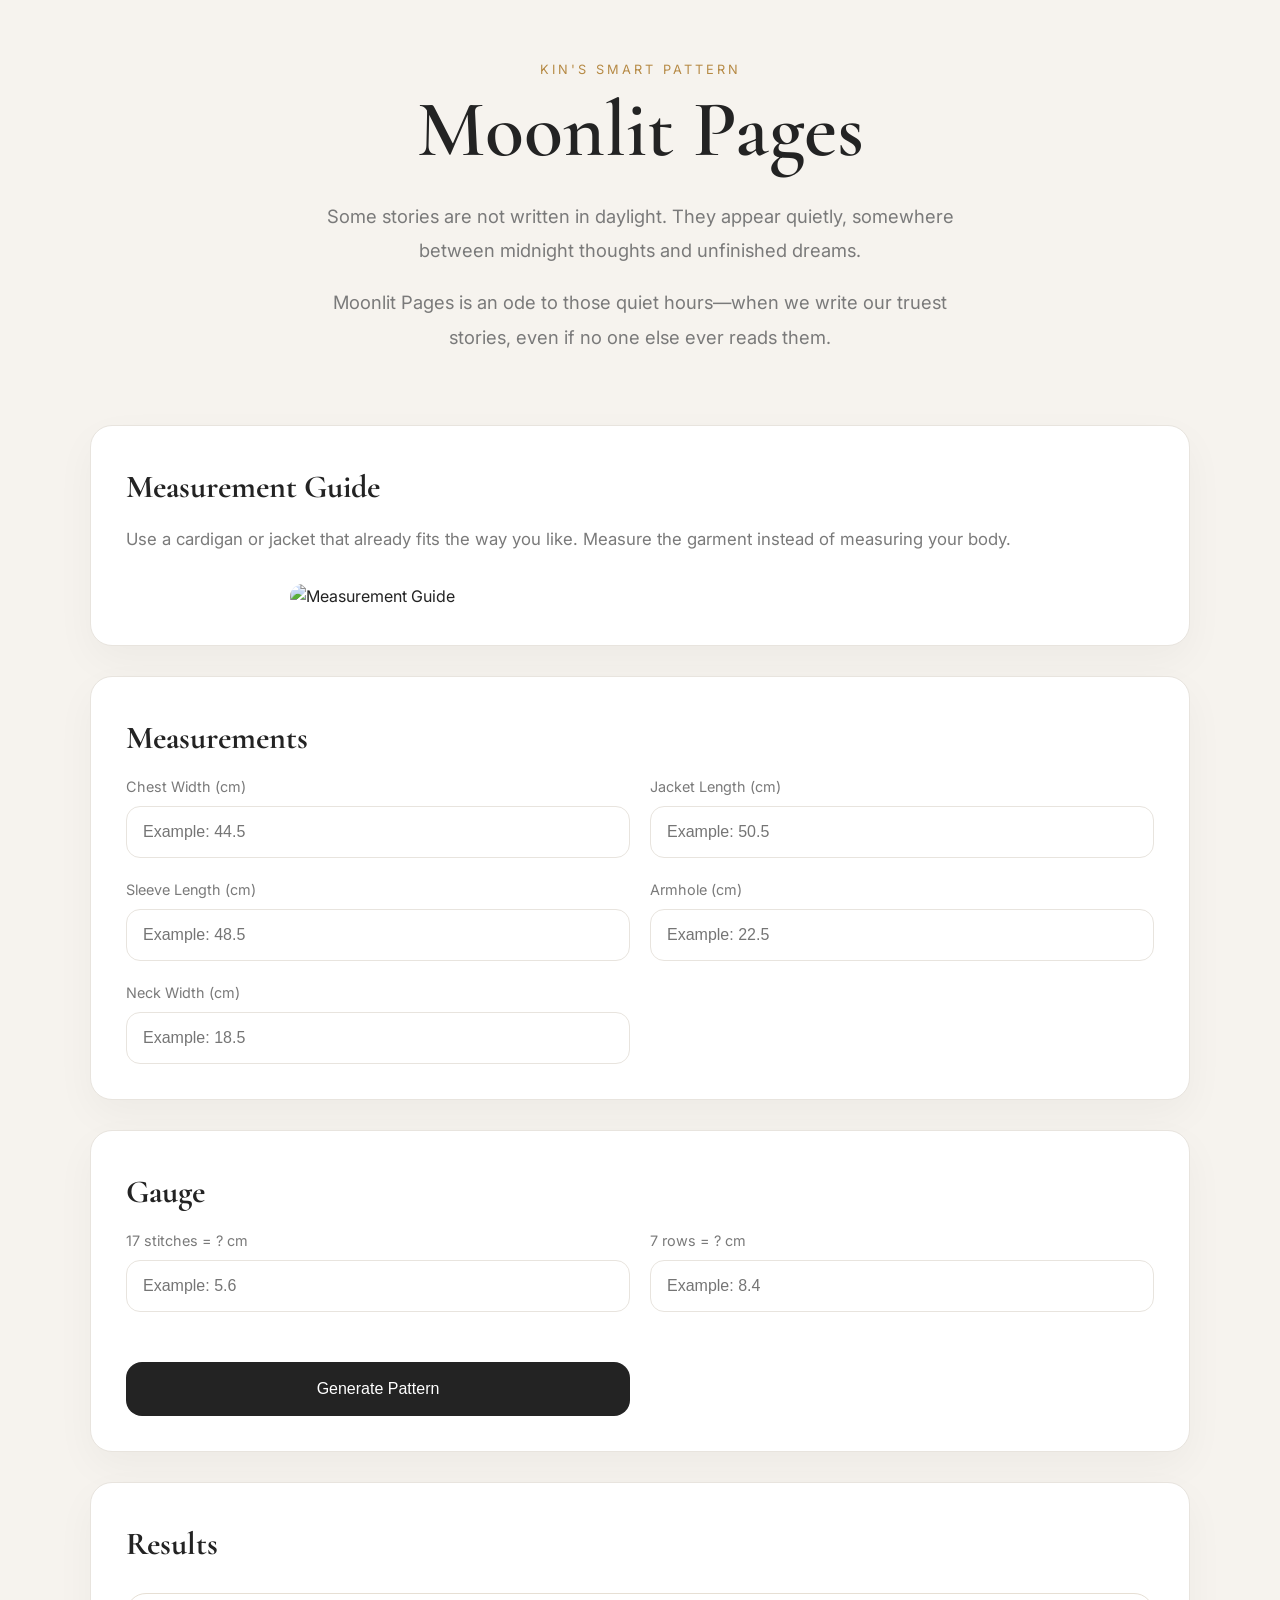
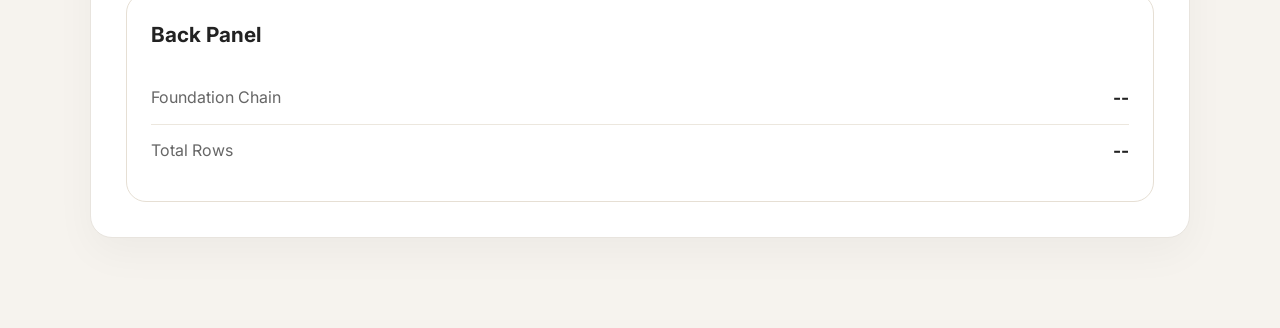
==== moonlit.html @ f4d1b370 "change name index to moonlit" ====
<!DOCTYPE html>
<html lang="en">

<head>
    <meta charset="UTF-8">
    <meta name="viewport" content="width=device-width, initial-scale=1.0">

    <title>Kin's Smart Pattern</title>

    <link rel="preconnect" href="https://fonts.googleapis.com">
    <link rel="preconnect" href="https://fonts.gstatic.com" crossorigin>

    <link href="https://fonts.googleapis.com/css2?family=Cormorant+Garamond:wght@500;600;700&family=Inter:wght@400;500;600&display=swap" rel="stylesheet">

    <link rel="stylesheet" href="style.css">
</head>

<body>

    <div class="container">

        <!-- HERO -->

        <!-- HERO -->

<section class="hero">

    <p class="eyebrow">
        KIN'S SMART PATTERN
    </p>

    <h1>
        Moonlit Pages
    </h1>

    <p class="hero-description">
        Some stories are not written in daylight. They appear quietly,
        somewhere between midnight thoughts and unfinished dreams.
    </p>

    <p class="hero-story">
        Moonlit Pages is an ode to those quiet hours—when we write our
        truest stories, even if no one else ever reads them.
    </p>

</section>

        <!-- MEASUREMENT GUIDE -->

        <section class="card">

    <h2>Measurement Guide</h2>

    <p class="section-description">
        Use a cardigan or jacket that already fits the way you like.
        Measure the garment instead of measuring your body.
    </p>

    <img
        src="assets/measurement-guide.png"
        alt="Measurement Guide"
        class="guide-image">

</section>

        <!-- MEASUREMENTS -->

        <section class="card">

            <h2>Measurements</h2>

            <div class="form-grid">

               <div class="input-group">
    <label for="chestWidth">Chest Width (cm)</label>
    <input
        id="chestWidth"
        type="number"
        step="any"
        min="0.1"
        placeholder="Example: 44.5">
</div>

<div class="input-group">
    <label for="jacketLength">Jacket Length (cm)</label>
    <input
        id="jacketLength"
        type="number"
        step="any"
        min="0.1"
        placeholder="Example: 50.5">
</div>

<div class="input-group">
    <label for="sleeveLength">Sleeve Length (cm)</label>
    <input
        id="sleeveLength"
        type="number"
        step="any"
        min="0.1"
        placeholder="Example: 48.5">
</div>

<div class="input-group">
    <label for="armhole">Armhole (cm)</label>
    <input
        id="armhole"
        type="number"
        step="any"
        min="0.1"
        placeholder="Example: 22.5">
</div>

<div class="input-group">
    <label for="neckWidth">Neck Width (cm)</label>
    <input
        id="neckWidth"
        type="number"
        step="any"
        min="0.1"
        placeholder="Example: 18.5">
</div>

            </div>

        </section>

        <!-- GAUGE -->

        <section class="card">

            <h2>Gauge</h2>

            <div class="form-grid">

                <div class="input-group">
    <label for="horizontalGauge">17 stitches = ? cm</label>
    <input
        id="horizontalGauge"
        type="number"
        step="any"
        placeholder="Example: 5.6">
</div>

<div class="input-group">
    <label for="verticalGauge">7 rows = ? cm</label>
    <input
        id="verticalGauge"
        type="number"
        step="any"
        placeholder="Example: 8.4">
</div>

            <button id="generateBtn">
                Generate Pattern
            </button>

        </section>

        <!-- RESULTS -->

        <section class="card">

            <h2>Results</h2>

            <div class="result-card">

                <h3>Back Panel</h3>

                <div class="result-row">
                    <span>Foundation Chain</span>
                    <strong id="foundationChain">--</strong>
                </div>

                <div class="result-row">
                    <span>Total Rows</span>
                    <strong id="backRows">--</strong>
                </div>

            </div>

        </section>

    </div>

    <script src="script.js"></script>

</body>

</html>
---- style.css ----
*{
    margin:0;
    padding:0;
    box-sizing:border-box;
}

:root{

    --bg:#F6F3EE;
    --card:#FFFFFF;
    --text:#232323;
    --muted:#7A7A7A;
    --border:#E8E4DE;
    --accent:#B68A45;

}

body{

    font-family:"Inter",sans-serif;
    background:var(--bg);
    color:var(--text);
    line-height:1.6;

}

.container{

    width:min(1100px,92%);
    margin:auto;
    padding:60px 0;

}

.hero{

    text-align:center;
    max-width:760px;
    margin:0 auto 70px;

}

.eyebrow{

    letter-spacing:3px;
    text-transform:uppercase;
    font-size:.8rem;
    color:var(--accent);
    margin-bottom:10px;

}

.hero h1{

    font-family:"Cormorant Garamond",serif;
    font-size:5rem;
    font-weight:600;
    line-height:1;
    margin-bottom:30px;

}
.hero-description{

    max-width:650px;
    margin:0 auto 18px;

    color:var(--muted);
    font-size:1.15rem;
    line-height:1.8;

}

.hero-story{

    max-width:650px;
    margin:0 auto;

    color:var(--muted);
    font-size:1.15rem;
    line-height:1.9;

}

.card{

    background:var(--card);
    border:1px solid var(--border);
    border-radius:22px;
    padding:35px;
    margin-bottom:30px;

    box-shadow:0 15px 40px rgba(0,0,0,.04);

}

.card h2{

    font-family:"Cormorant Garamond",serif;
    font-size:2rem;
    margin-bottom:12px;

}

.section-description{

    color:var(--muted);
    margin-bottom:30px;
    font-size:1.05rem;
    line-height:1.8;

}

.guide-image{

    width:100%;
    max-width:700px;
    margin:0 auto;
    display:block;
    border-radius:18px;

}

.form-grid{

    display:grid;
    grid-template-columns:repeat(2,1fr);
    gap:20px;

}

.input-group{

    display:flex;
    flex-direction:column;

}

label{

    font-size:.9rem;
    margin-bottom:8px;
    color:var(--muted);

}

input{

    padding:16px;
    border:1px solid var(--border);
    border-radius:14px;
    font-size:1rem;
    transition:.2s;

}

input:focus{

    outline:none;
    border-color:var(--accent);

}

button{

    width:100%;
    margin-top:30px;

    padding:18px;

    border:none;
    border-radius:16px;

    background:var(--text);
    color:white;

    font-size:1rem;
    cursor:pointer;

    transition:.25s;

}

button:hover{

    background:var(--accent);

}

.result-item{

    display:flex;
    justify-content:space-between;
    align-items:center;

    padding:20px 0;

    border-bottom:1px solid var(--border);

}

.result-item:last-child{

    border:none;

}

.result-item span{

    color:var(--muted);

}

.result-item strong{

    font-size:1.2rem;

}

@media(max-width:768px){

.hero h1{

font-size:2.8rem;

}

.form-grid{

grid-template-columns:1fr;

}

.card{

padding:25px;

}

.container{

width:94%;

}

}
.result-card{
    margin-top:24px;
    padding:24px;
    border:1px solid #e6dfd4;
    border-radius:20px;
    background:#fff;
}

.result-card h3{
    margin-bottom:20px;
    font-size:1.3rem;
    color:#222;
}

.result-row{
    display:flex;
    justify-content:space-between;
    align-items:center;
    padding:12px 0;
    border-bottom:1px solid #ece7de;
}

.result-row:last-child{
    border-bottom:none;
}

.result-row span{
    color:#666;
}

.result-row strong{
    font-size:1.1rem;
    color:#222;
}
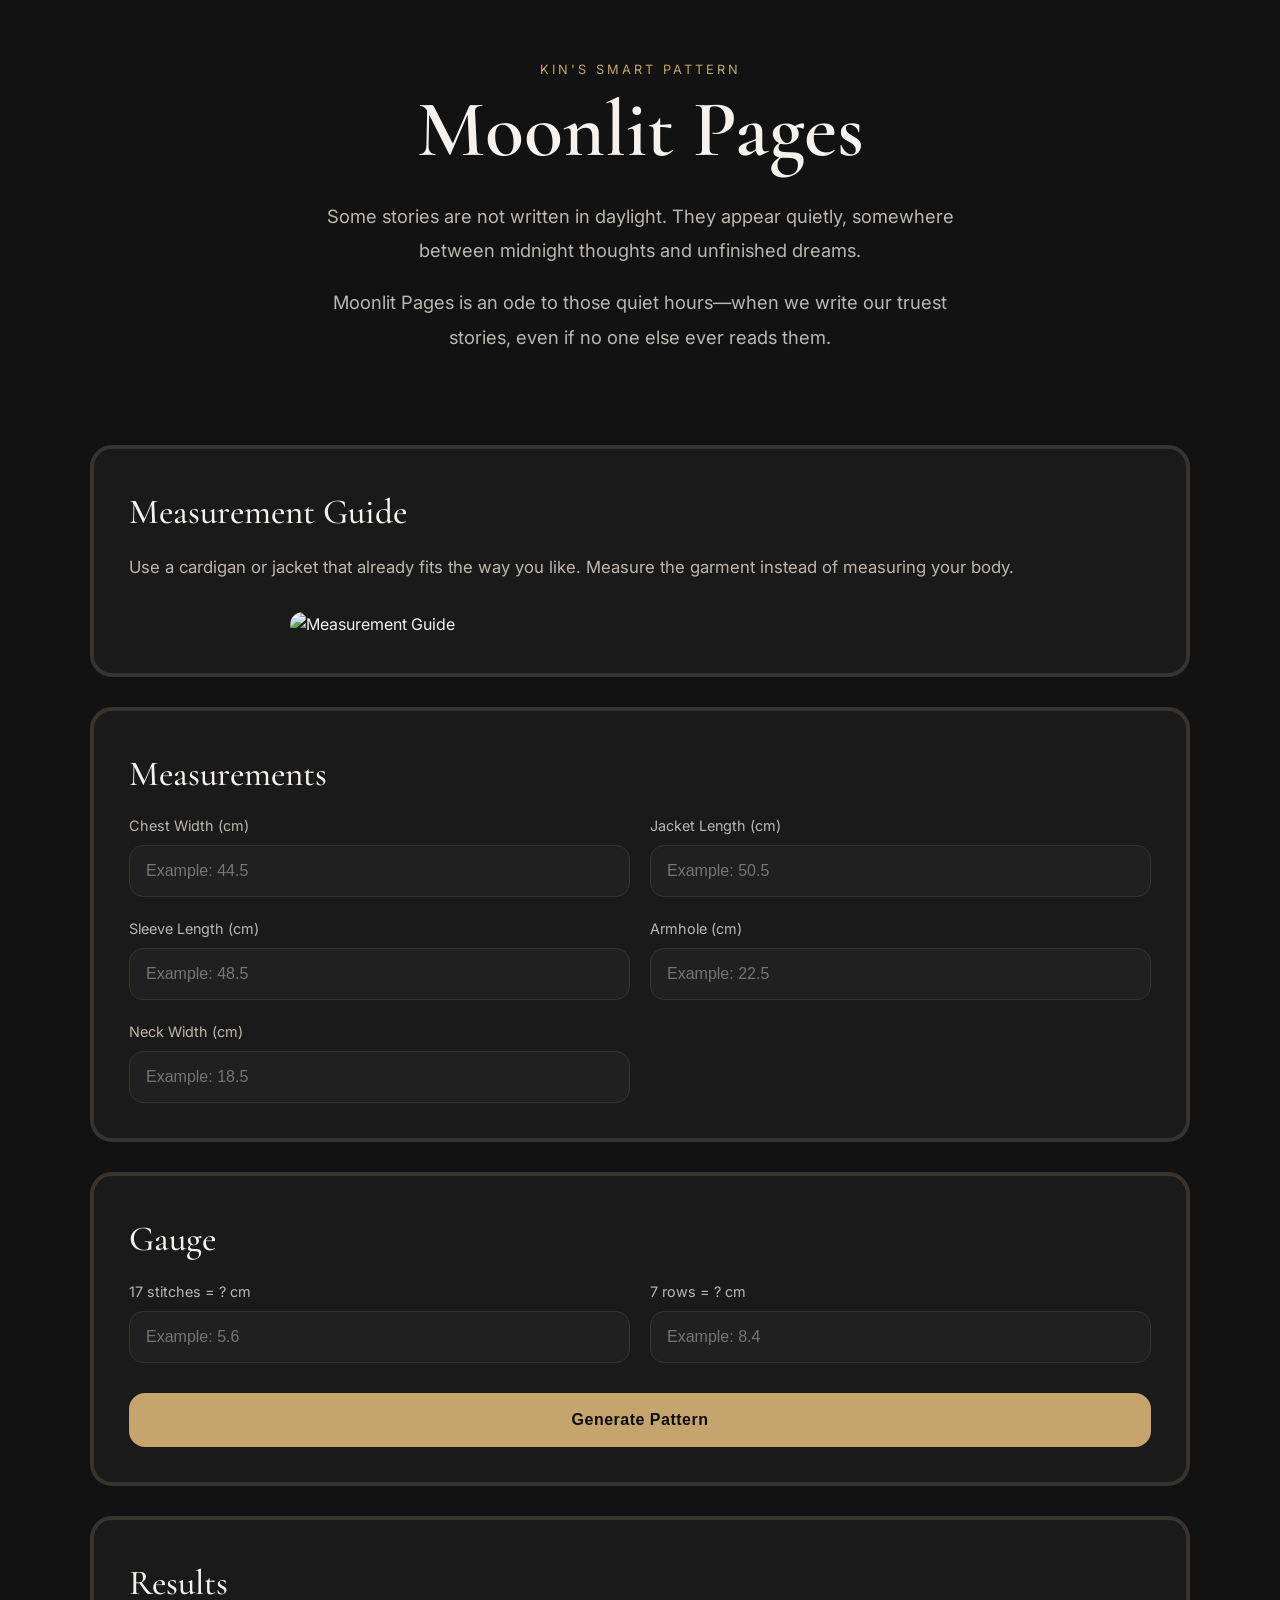
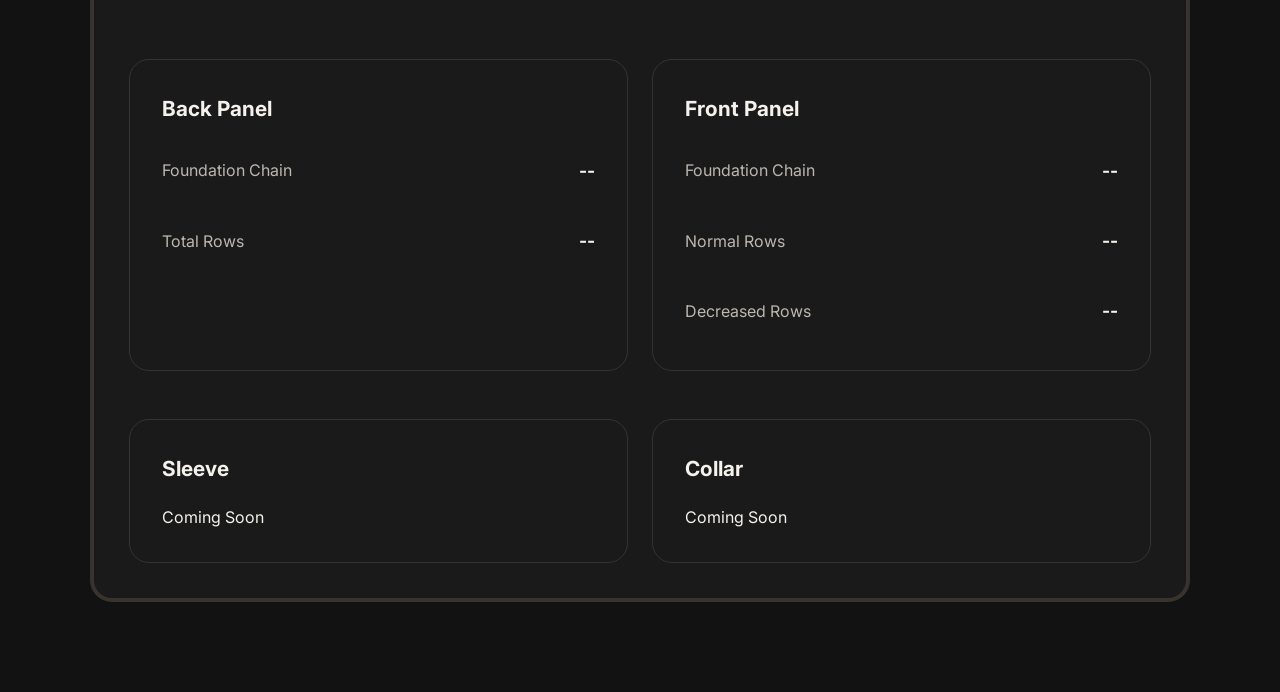
==== commit 104ad97e: "Add Moonlit Smart Pattern" ====
--- a/moonlit.html
+++ b/moonlit.html
@@ -12,7 +12,7 @@
 
     <link href="https://fonts.googleapis.com/css2?family=Cormorant+Garamond:wght@500;600;700&family=Inter:wght@400;500;600&display=swap" rel="stylesheet">
 
-    <link rel="stylesheet" href="style.css">
+<link rel="stylesheet" href="moonlit.css">
 </head>
 
 <body>
@@ -149,41 +149,87 @@
         type="number"
         step="any"
         placeholder="Example: 8.4">
-</div>
-
-            <button id="generateBtn">
-                Generate Pattern
-            </button>
-
-        </section>
-
+    </div>
+    
+</div>
+
+<button id="generateBtn">
+    Generate Pattern
+</button>
+
+</section>
         <!-- RESULTS -->
 
-        <section class="card">
-
-            <h2>Results</h2>
-
-            <div class="result-card">
-
-                <h3>Back Panel</h3>
-
-                <div class="result-row">
-                    <span>Foundation Chain</span>
-                    <strong id="foundationChain">--</strong>
-                </div>
-
-                <div class="result-row">
-                    <span>Total Rows</span>
-                    <strong id="backRows">--</strong>
-                </div>
-
-            </div>
-
-        </section>
+       <section class="card">
+
+    <h2>Results</h2>
+
+    <div class="results-grid">
+
+        <!-- Back Panel -->
+        <div class="result-card">
+
+            <h3>Back Panel</h3>
+
+            <div class="result-row">
+                <span>Foundation Chain</span>
+                <strong id="foundationChain">--</strong>
+            </div>
+
+            <div class="result-row">
+                <span>Total Rows</span>
+                <strong id="backRows">--</strong>
+            </div>
+
+        </div>
+
+        <!-- Front Panel -->
+        <div class="result-card">
+
+            <h3>Front Panel</h3>
+
+            <div class="result-row">
+                <span>Foundation Chain</span>
+                <strong id="frontFoundationResult">--</strong>
+            </div>
+
+            <div class="result-row">
+                <span>Normal Rows</span>
+                <strong id="frontNormalRowsResult">--</strong>
+            </div>
+
+            <div class="result-row">
+                <span>Decreased Rows</span>
+                <strong id="frontDecreasedRowsResult">--</strong>
+            </div>
+
+        </div>
+
+        <!-- Sleeve -->
+        <div class="result-card placeholder">
+
+            <h3>Sleeve</h3>
+
+            <p>Coming Soon</p>
+
+        </div>
+
+        <!-- Collar -->
+        <div class="result-card placeholder">
+
+            <h3>Collar</h3>
+
+            <p>Coming Soon</p>
+
+        </div>
 
     </div>
 
-    <script src="script.js"></script>
+</section>
+
+    </div>
+
+<script src="moonlit.js"></script>
 
 </body>
 
--- a/moonlit.css
+++ b/moonlit.css
@@ -0,0 +1,311 @@
+*{
+    margin:0;
+    padding:0;
+    box-sizing:border-box;
+}
+
+:root{
+
+    --bg:#121212;
+
+    --card:#1A1A1A;
+
+    --text:#F5F2ED;
+
+    --muted:#BDB7AF;
+
+    --border:#39332D;
+
+    --accent:#C5A46D;
+
+}
+
+body{
+
+    font-family:"Inter",sans-serif;
+    background:var(--bg);
+    color:var(--text);
+    line-height:1.6;
+
+}
+
+.container{
+
+    width:min(1100px,92%);
+    margin:auto;
+    padding:60px 0;
+
+}
+
+.hero{
+
+    text-align:center;
+    max-width:760px;
+    margin:0 auto 90px;
+
+}
+
+.eyebrow{
+
+    letter-spacing:3px;
+    text-transform:uppercase;
+    font-size:.8rem;
+    color:var(--accent);
+    margin-bottom:10px;
+
+}
+
+.hero h1{
+
+    font-family:"Cormorant Garamond",serif;
+    font-size:5rem;
+    font-weight:600;
+    line-height:1;
+    margin-bottom:30px;
+
+}
+.hero-description{
+
+    max-width:650px;
+    margin:0 auto 18px;
+
+    color:var(--muted);
+    font-size:1.15rem;
+    line-height:1.8;
+
+}
+
+.hero-story{
+
+    max-width:650px;
+    margin:0 auto;
+
+    color:var(--muted);
+    font-size:1.15rem;
+    line-height:1.9;
+
+}
+
+.card{
+
+    background:var(--card);
+
+    border:4px solid var(--border);
+
+    border-radius:22px;
+
+    padding:35px;
+
+    margin-bottom:30px;
+
+    position:relative;
+
+}
+
+.card h2{
+
+    font-family:"Cormorant Garamond",serif;
+
+    font-size:2.2rem;
+
+    font-weight:500;
+
+    margin-bottom:12px;
+
+}
+
+.section-description{
+
+    color:var(--muted);
+    margin-bottom:30px;
+    font-size:1.05rem;
+    line-height:1.8;
+
+}
+
+.guide-image{
+
+    width:100%;
+    max-width:700px;
+    margin:0 auto;
+    display:block;
+    border-radius:18px;
+
+}
+
+.form-grid{
+
+    display:grid;
+    grid-template-columns:repeat(2,1fr);
+    gap:20px;
+
+}
+
+.input-group{
+
+    display:flex;
+    flex-direction:column;
+
+}
+
+label{
+
+    font-size:.9rem;
+    margin-bottom:8px;
+    color:var(--muted);
+
+}
+
+input{
+
+    padding:16px;
+    border:1px solid var(--border);
+    border-radius:14px;
+    font-size:1rem;
+    transition:.2s;
+    background:#202020;
+    color:var(--text);
+
+}
+
+input:focus{
+
+    outline:none;
+    border-color:var(--accent);
+
+}
+
+button{
+
+    width:100%;
+    margin-top:30px;
+
+    padding:18px;
+
+    border:none;
+    border-radius:16px;
+
+    background:var(--accent);
+
+    color:#0E0E0E;
+    font-weight:600;
+    letter-spacing:.5px;
+
+    font-size:1rem;
+    cursor:pointer;
+
+    transition:.25s;
+
+}
+
+button:hover{
+
+    filter:brightness(1.08);
+
+}
+
+.result-item{
+
+    display:flex;
+    justify-content:space-between;
+    align-items:center;
+
+    padding:20px 0;
+
+border-bottom:1px solid var(--border);
+
+}
+
+.result-item:last-child{
+
+    border:none;
+
+}
+
+.result-item span{
+
+    color:var(--muted);
+
+}
+
+.result-item strong{
+
+    font-size:1.2rem;
+
+}
+
+@media(max-width:768px){
+
+.hero h1{
+
+font-size:2.8rem;
+
+}
+
+.form-grid{
+
+grid-template-columns:1fr;
+
+}
+
+.card{
+
+padding:25px;
+
+}
+
+.container{
+
+width:94%;
+
+}
+
+}
+.result-card{
+    margin-top:24px;
+    padding:32px;
+    border:1px solid var(--border);
+    border-radius:20px;
+    background:var(--card);
+}
+
+.result-card h3{
+    margin-bottom:20px;
+    font-size:1.3rem;
+    color:var(--text);
+}
+
+.result-row{
+
+    display:flex;
+    justify-content:space-between;
+    align-items:center;
+
+    padding:12px 0;
+    margin-top:18px;
+
+}
+
+.result-row span{
+    color:var(--muted);
+}
+
+.result-row strong{
+
+    font-size:1.1rem;
+
+    color:var(--text);
+
+}
+.results-grid{
+    display:grid;
+    grid-template-columns:repeat(2,1fr);
+    gap:24px;
+    margin-top:24px;
+}
+
+@media (max-width:768px){
+    .results-grid{
+        grid-template-columns:1fr;
+    }
+}
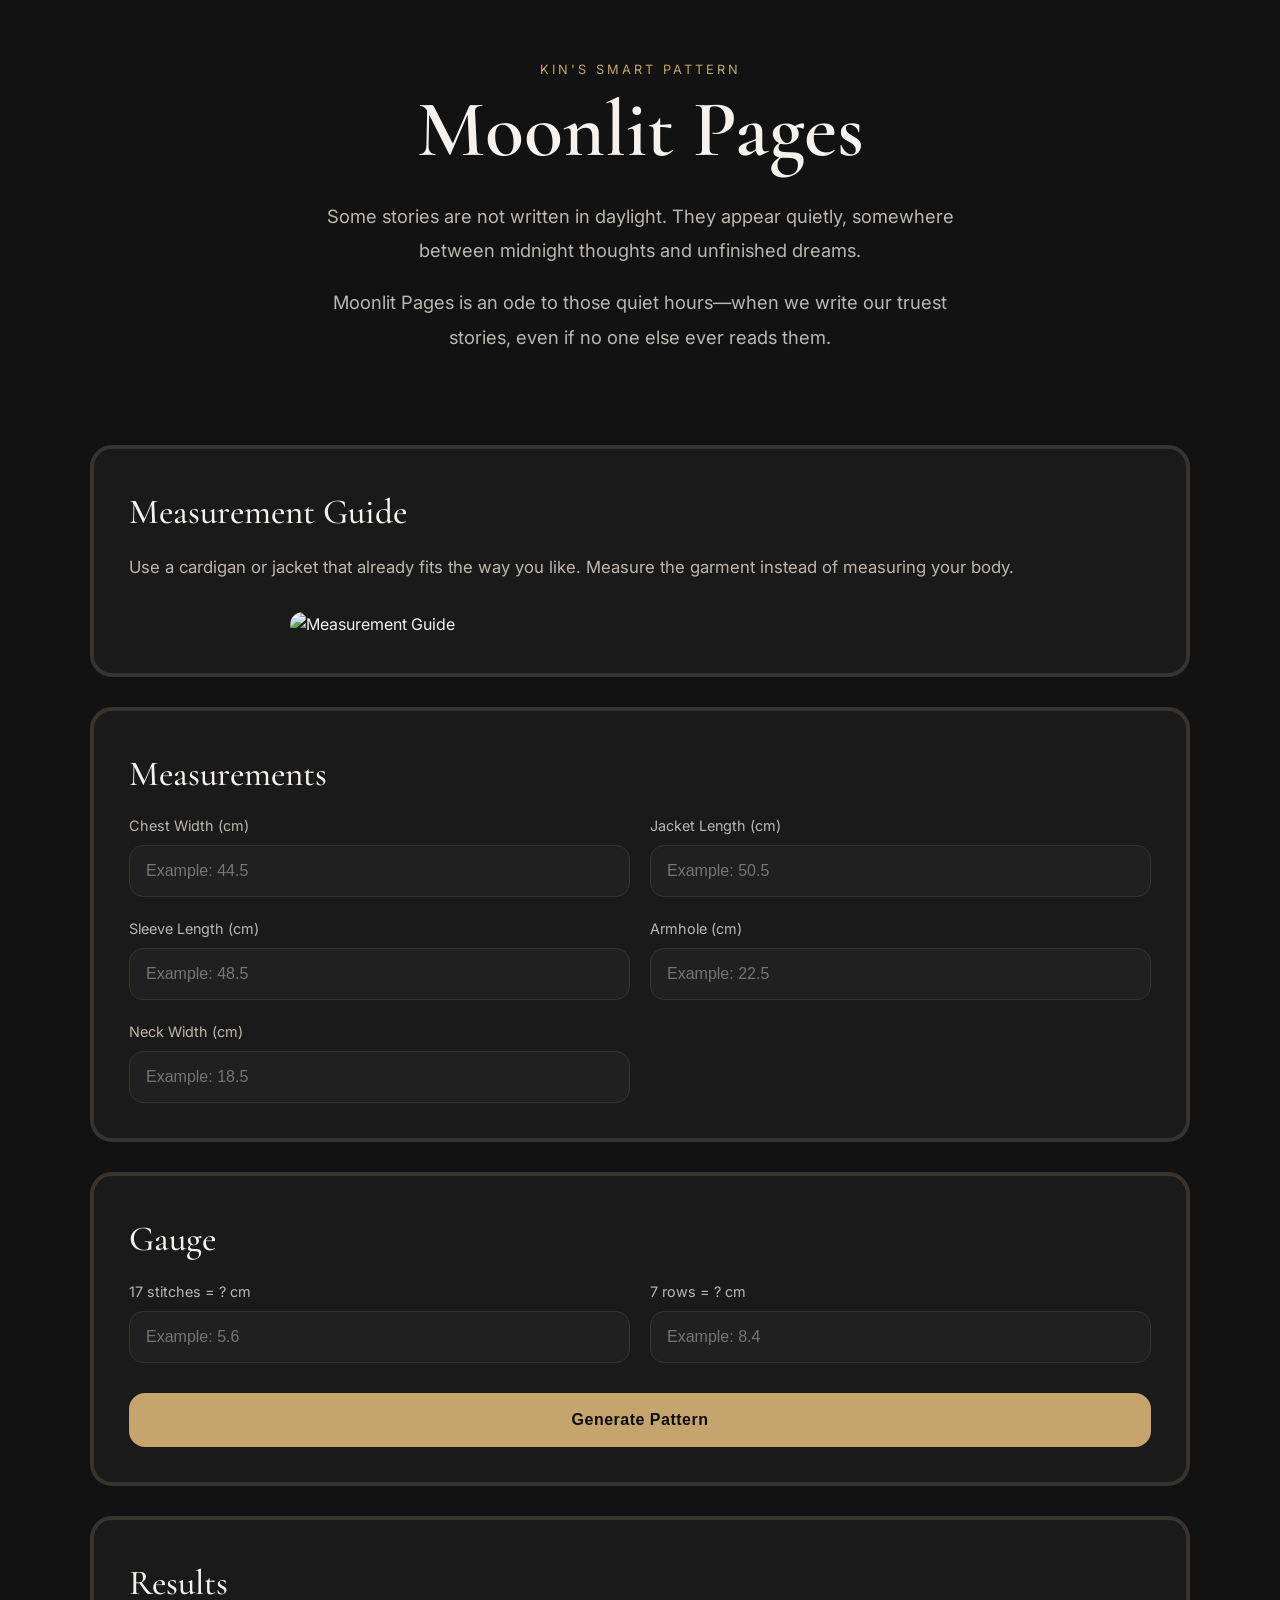
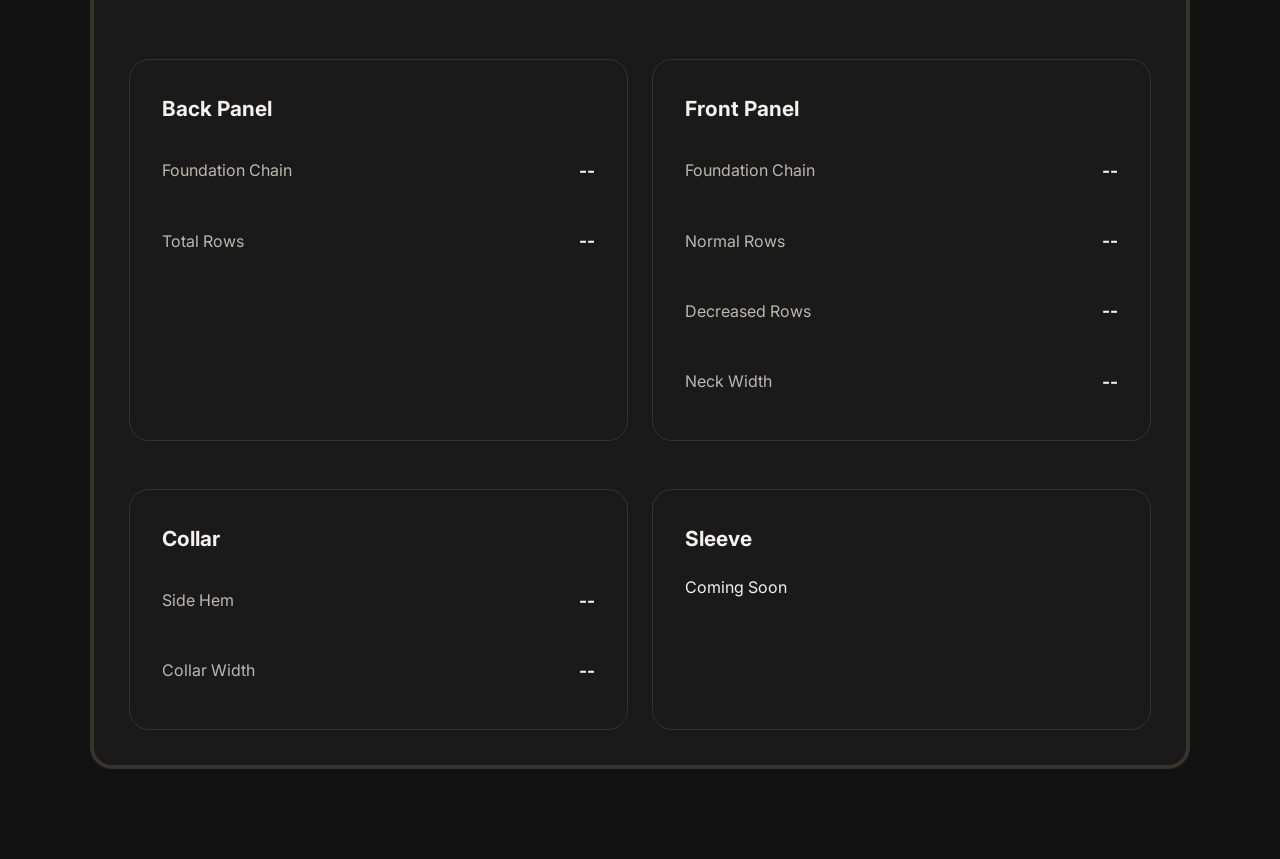
==== commit ba38aedc: "Add collar calculation and front panel improvements" ====
--- a/moonlit.html
+++ b/moonlit.html
@@ -188,44 +188,53 @@
 
             <h3>Front Panel</h3>
 
-            <div class="result-row">
-                <span>Foundation Chain</span>
-                <strong id="frontFoundationResult">--</strong>
-            </div>
-
-            <div class="result-row">
-                <span>Normal Rows</span>
-                <strong id="frontNormalRowsResult">--</strong>
-            </div>
-
-            <div class="result-row">
-                <span>Decreased Rows</span>
-                <strong id="frontDecreasedRowsResult">--</strong>
-            </div>
+           <div class="result-row">
+    <span>Foundation Chain</span>
+    <strong id="frontFoundationResult">--</strong>
+</div>
+
+<div class="result-row">
+    <span>Normal Rows</span>
+    <strong id="frontNormalRowsResult">--</strong>
+</div>
+
+<div class="result-row">
+    <span>Decreased Rows</span>
+    <strong id="frontDecreasedRowsResult">--</strong>
+</div>
+
+<div class="result-row">
+    <span>Neck Width</span>
+    <strong id="frontNeckWidthResult">--</strong>
+</div>
 
         </div>
 
-        <!-- Sleeve -->
-        <div class="result-card placeholder">
-
-            <h3>Sleeve</h3>
-
-            <p>Coming Soon</p>
-
-        </div>
-
-        <!-- Collar -->
-        <div class="result-card placeholder">
-
-            <h3>Collar</h3>
-
-            <p>Coming Soon</p>
-
-        </div>
-
-    </div>
-
-</section>
+       <!-- Collar -->
+<div class="result-card">
+
+    <h3>Collar</h3>
+
+    <div class="result-row">
+        <span>Side Hem</span>
+        <strong id="sideHemResult">--</strong>
+    </div>
+
+    <div class="result-row">
+        <span>Collar Width</span>
+        <strong id="collarWidthResult">--</strong>
+    </div>
+
+</div>
+
+<!-- Sleeve -->
+<div class="result-card placeholder">
+
+    <h3>Sleeve</h3>
+
+    <p>Coming Soon</p>
+
+</div>
 
     </div>
 
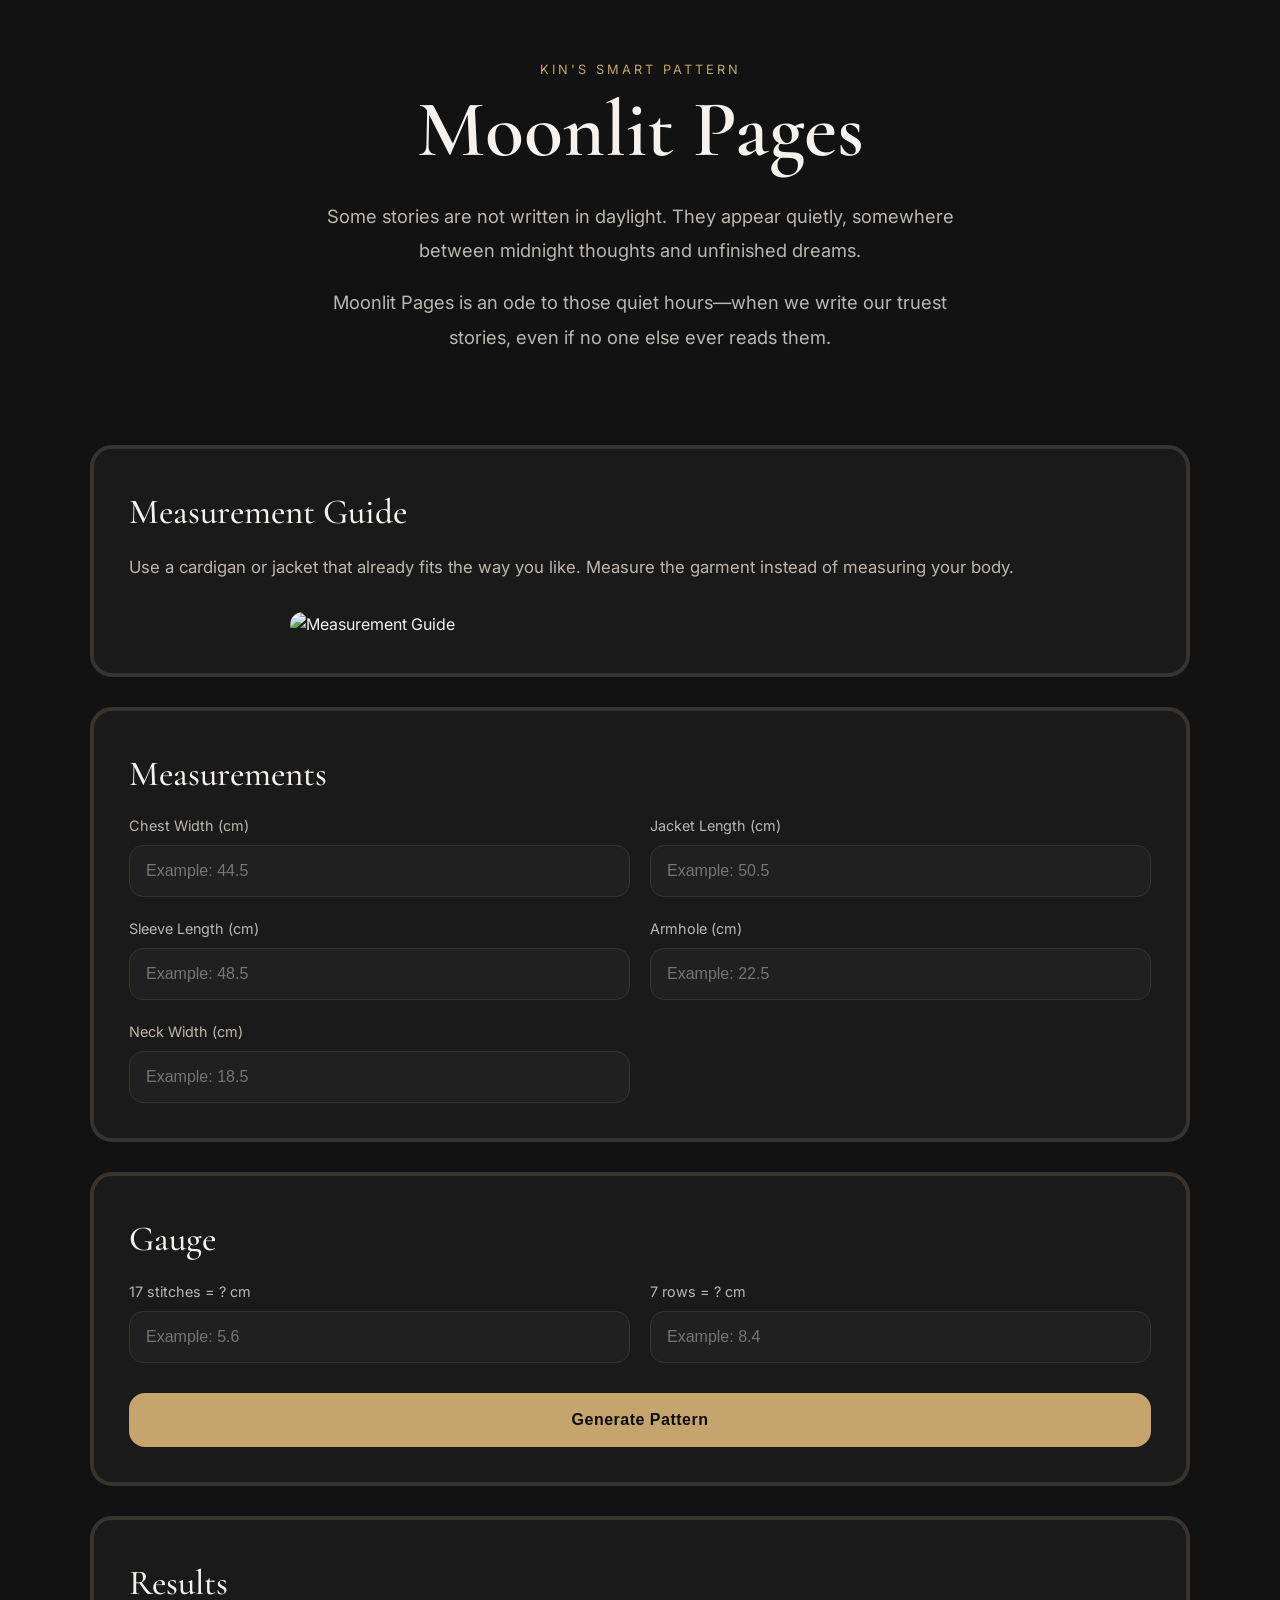
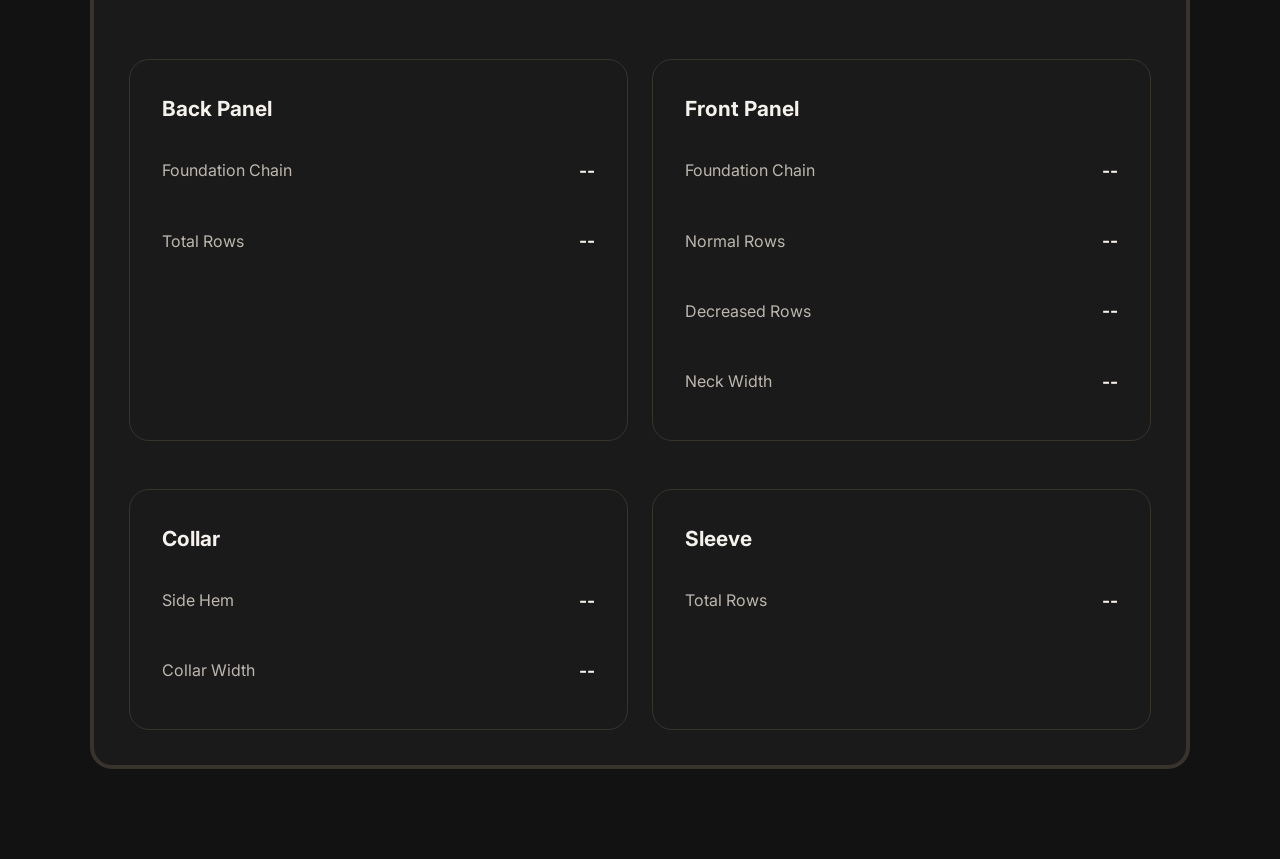
==== commit e10770b8: "Sleeve added" ====
--- a/moonlit.html
+++ b/moonlit.html
@@ -228,11 +228,14 @@
 </div>
 
 <!-- Sleeve -->
-<div class="result-card placeholder">
+<div class="result-card">
 
     <h3>Sleeve</h3>
 
-    <p>Coming Soon</p>
+    <div class="result-row">
+        <span>Total Rows</span>
+        <strong id="sleeveRowsResult">--</strong>
+    </div>
 
 </div>
 
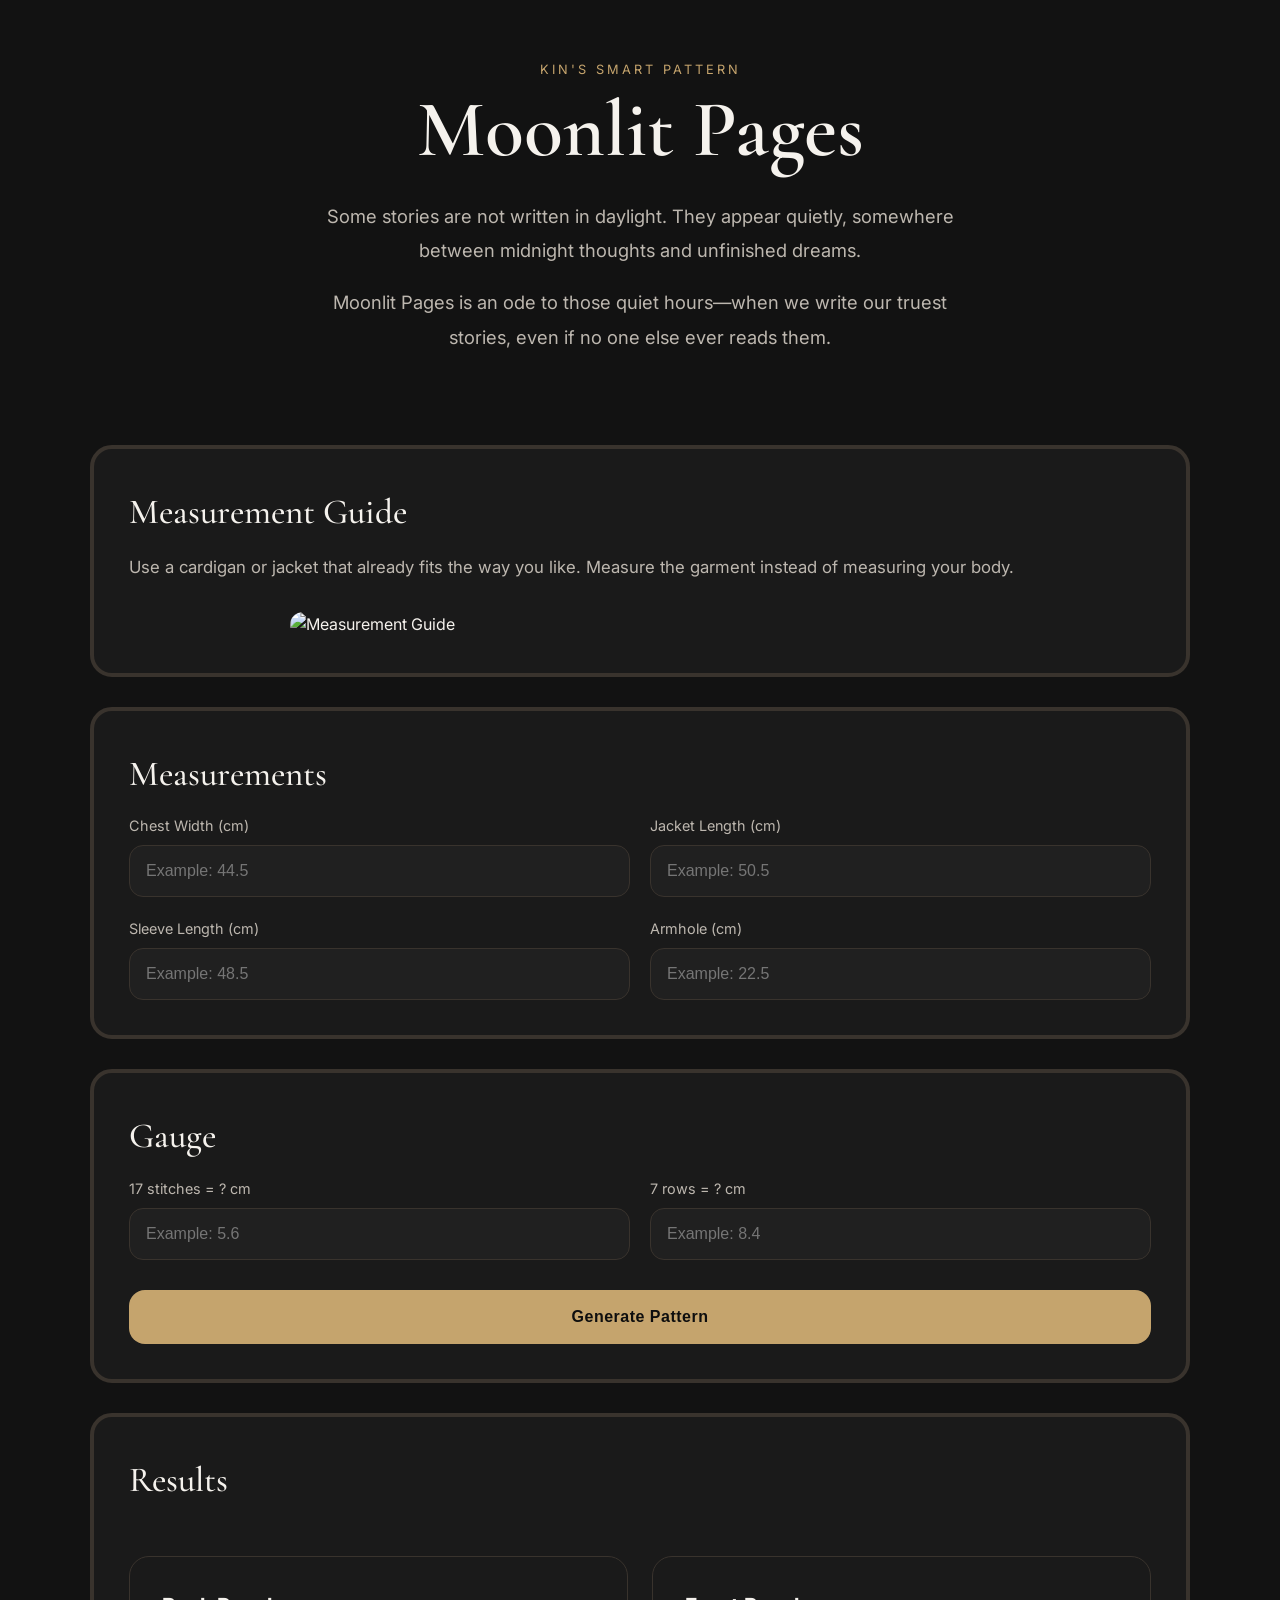
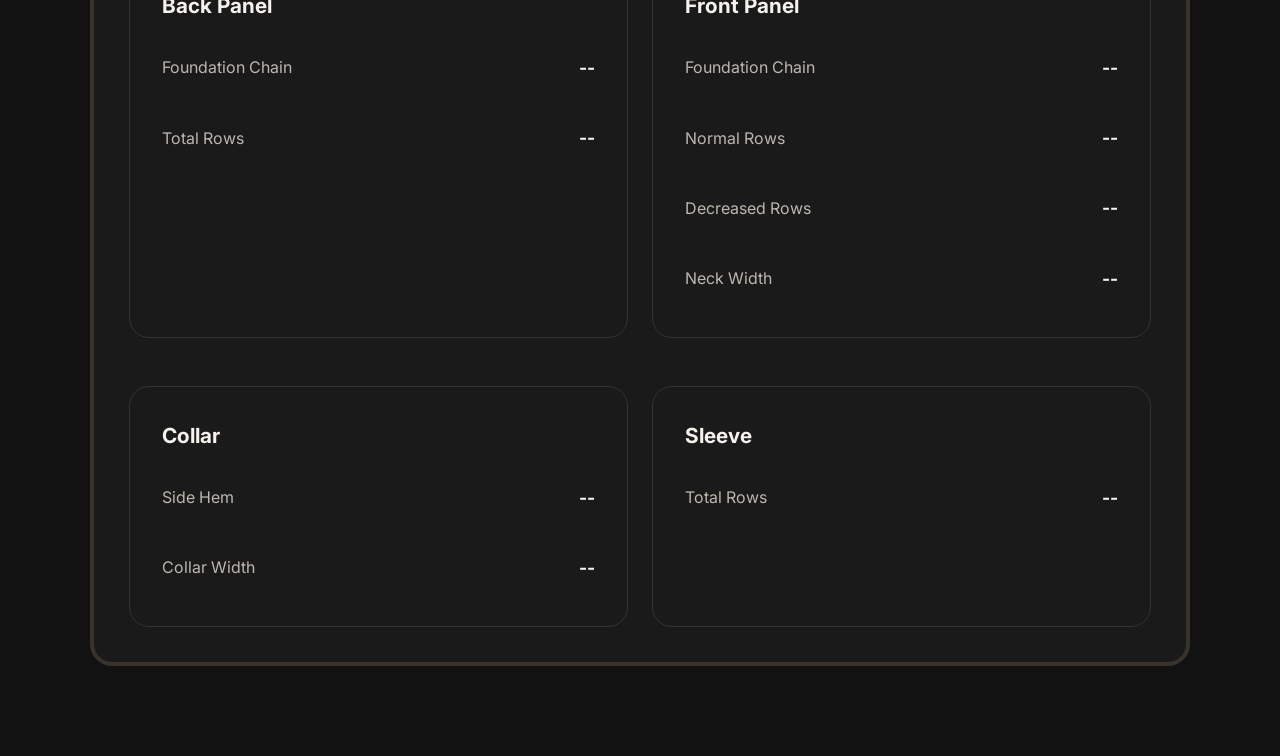
==== commit ade51d60: "Remove neck width" ====
--- a/moonlit.html
+++ b/moonlit.html
@@ -111,16 +111,6 @@
         placeholder="Example: 22.5">
 </div>
 
-<div class="input-group">
-    <label for="neckWidth">Neck Width (cm)</label>
-    <input
-        id="neckWidth"
-        type="number"
-        step="any"
-        min="0.1"
-        placeholder="Example: 18.5">
-</div>
-
             </div>
 
         </section>
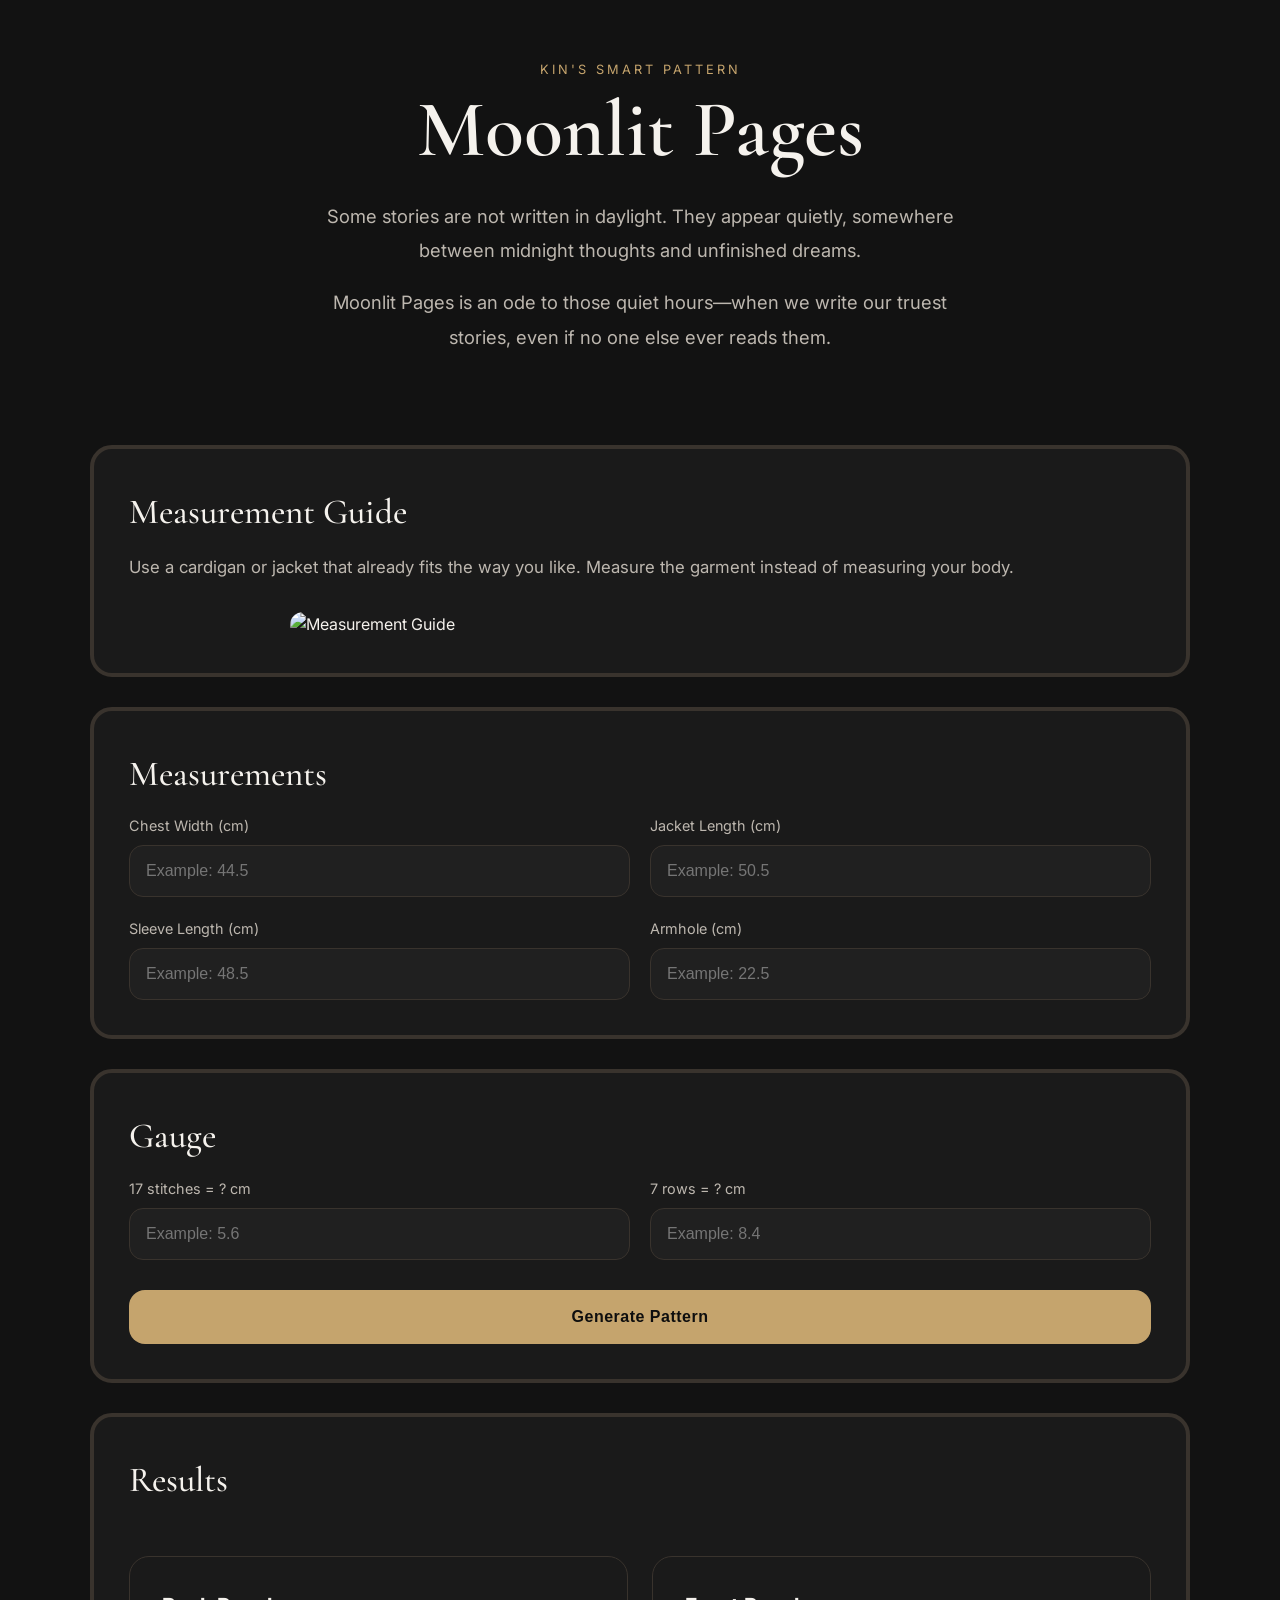
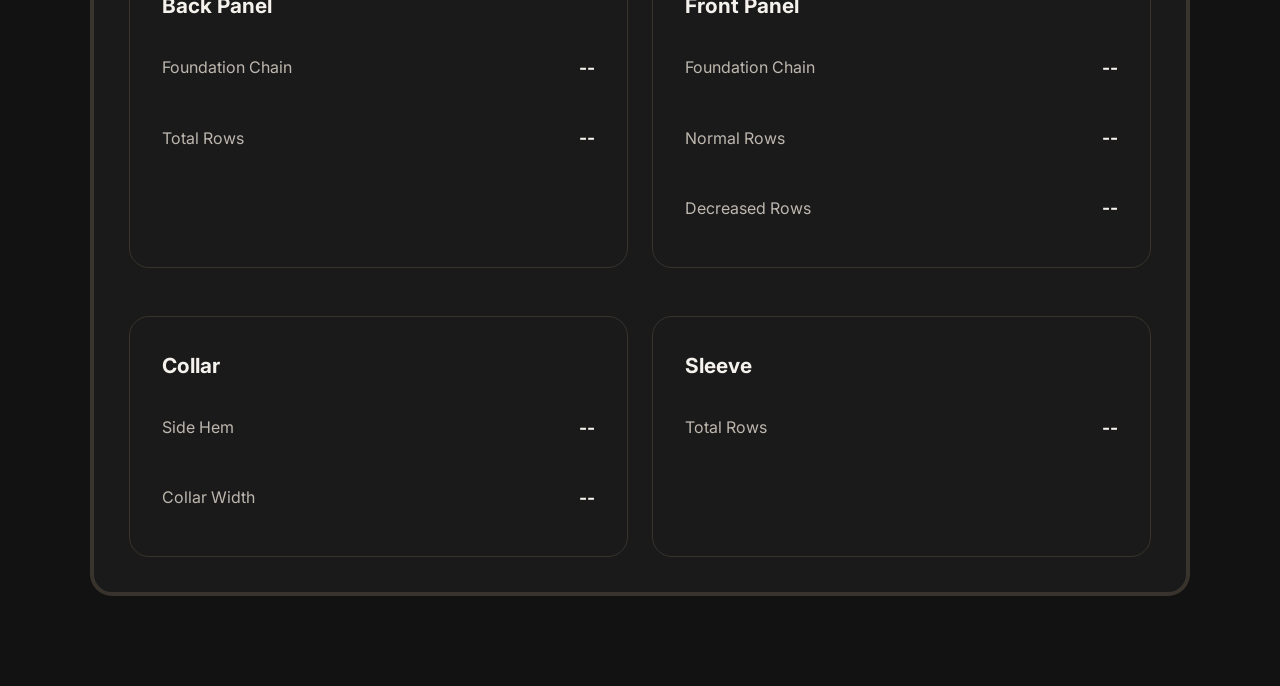
==== commit 14a9c0ab: "fix error cant calculate" ====
--- a/moonlit.html
+++ b/moonlit.html
@@ -193,11 +193,6 @@
     <strong id="frontDecreasedRowsResult">--</strong>
 </div>
 
-<div class="result-row">
-    <span>Neck Width</span>
-    <strong id="frontNeckWidthResult">--</strong>
-</div>
-
         </div>
 
        <!-- Collar -->
